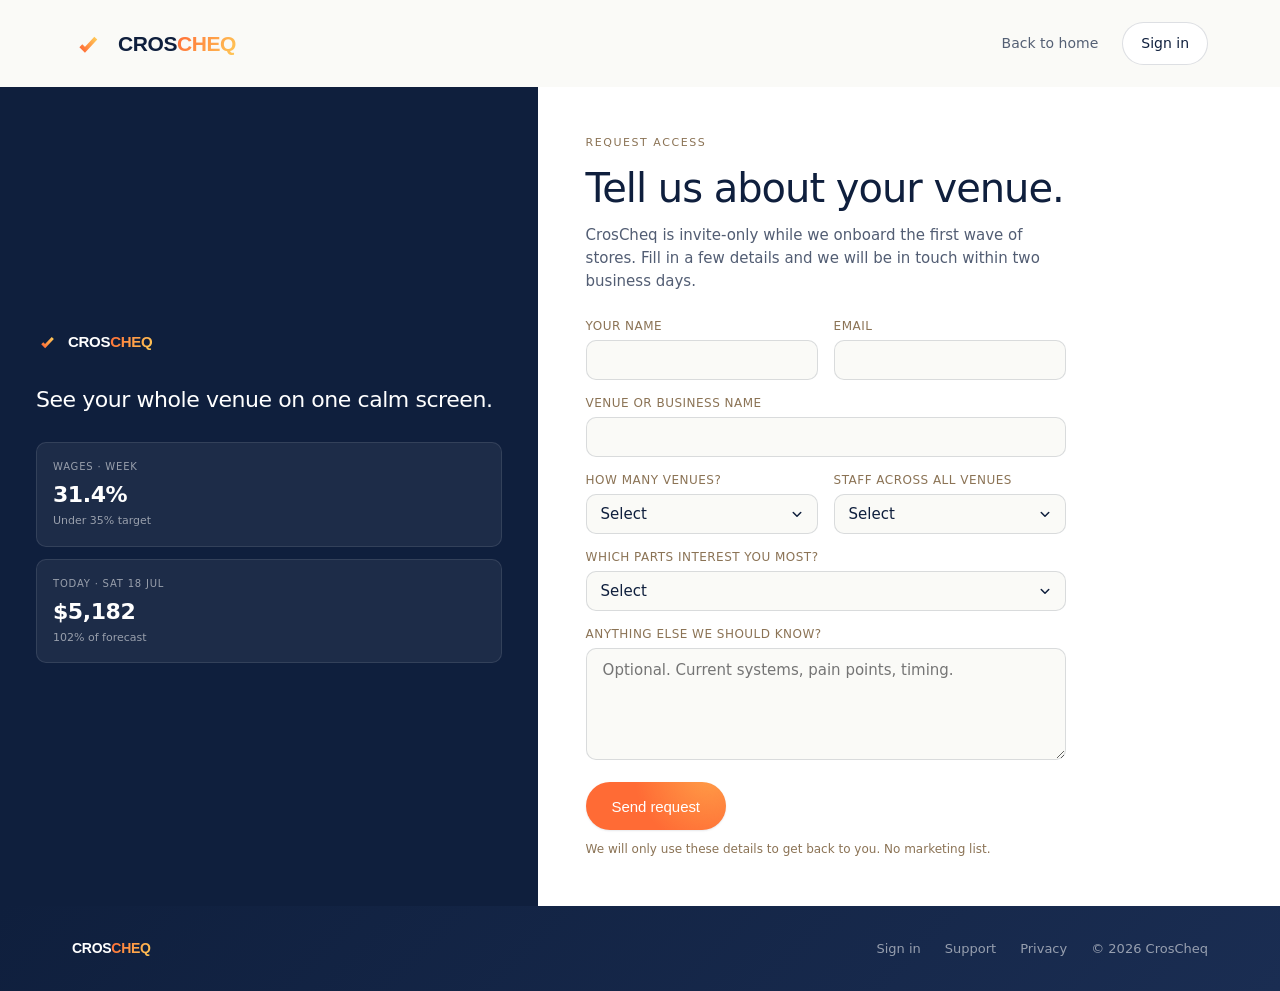
==== apply.html @ a70ff7b9 "Revert buttons to pill shape, fix apply panel/footer navy seam Keep the 10px radius on form inputs (" ====
<!doctype html>
<html lang="en-AU">
<head>
  <meta charset="utf-8" />
  <meta name="viewport" content="width=device-width, initial-scale=1" />
  <title>Request access · CrosCheq</title>
  <meta name="description" content="Apply to use CrosCheq in your hospitality venue." />
  <link rel="icon" href="favicon.svg" type="image/svg+xml" />
  <link rel="icon" href="favicon.ico" sizes="any" />
  <link rel="icon" type="image/png" sizes="32x32" href="favicon-32x32.png" />
  <link rel="apple-touch-icon" href="apple-touch-icon.png" />
  <link rel="preconnect" href="https://api.fontshare.com" crossorigin />
  <link href="https://api.fontshare.com/v2/css?f[]=general-sans@400,500,600&display=swap" rel="stylesheet" />
  <link href="https://api.fontshare.com/v2/css?f[]=space-grotesk@700&display=swap" rel="stylesheet" />
  <link rel="stylesheet" href="styles.css?v=17" />
</head>
<body>
  <header class="nav">
    <a class="brand" href="/">
      <span class="brand-mark" aria-hidden="true">
        <svg viewBox="0 0 100 100" width="34" height="34" fill="none">
          <defs><linearGradient id="tick-g10" x1="26" y1="67" x2="70" y2="33" gradientUnits="userSpaceOnUse"><stop offset="0" stop-color="#FF6B35"/><stop offset="1" stop-color="#FFC857"/></linearGradient></defs>
          <path d="M26 55 L38 67 L70 33" stroke="url(#tick-g10)" stroke-width="12" stroke-linecap="butt" stroke-linejoin="miter" stroke-miterlimit="12"/>
        </svg>
      </span>
      <span class="brand-text"><span class="wm">CROS<span class="cheq">CHEQ</span></span></span>
    </a>
    <nav class="nav-links">
      <a href="/" class="nav-link">Back to home</a>
      <a href="https://app.croscheq.com" class="nav-cta">Sign in</a>
    </nav>
  </header>

  <main class="apply">
    <div class="apply-card">
      <div class="apply-panel">
        <div class="apply-panel-inner">
          <a class="apply-panel-brand" href="/">
            <span class="brand-mark" aria-hidden="true">
              <svg viewBox="0 0 100 100" width="24" height="24" fill="none">
                <defs><linearGradient id="tick-panel" x1="26" y1="67" x2="70" y2="33" gradientUnits="userSpaceOnUse"><stop offset="0" stop-color="#FF6B35"/><stop offset="1" stop-color="#FFC857"/></linearGradient></defs>
                <path d="M26 55 L38 67 L70 33" stroke="url(#tick-panel)" stroke-width="12" stroke-linecap="butt" stroke-linejoin="miter" stroke-miterlimit="12"/>
              </svg>
            </span>
            <span class="brand-text"><span class="wm">CROS<span class="cheq">CHEQ</span></span></span>
          </a>
          <p class="apply-panel-headline">See your whole venue on one calm screen.</p>
          <div class="apply-panel-stats">
            <div class="apply-stat">
              <div class="apply-stat-label">Wages &middot; week</div>
              <div class="apply-stat-value">31.4%</div>
              <div class="apply-stat-sub">Under 35% target</div>
            </div>
            <div class="apply-stat">
              <div class="apply-stat-label">Today &middot; Sat 18 Jul</div>
              <div class="apply-stat-value">$5,182</div>
              <div class="apply-stat-sub">102% of forecast</div>
            </div>
          </div>
        </div>
      </div>
      <div class="apply-inner">
      <div class="apply-form-wrap">
      <div class="eyebrow">Request access</div>
      <h1 class="apply-title">Tell us about your venue.</h1>
      <p class="apply-sub">
        CrosCheq is invite-only while we onboard the first wave of stores.
        Fill in a few details and we will be in touch within two business days.
      </p>

      <!--
        Form action: replace ACTION_URL with your Formspree (or similar)
        endpoint. Until then, the form falls back to a mailto: submission so
        nothing 404s. Setup steps in README.md.
      -->
      <form
        class="apply-form"
        action="mailto:support@crosbyops.com"
        method="POST"
        enctype="text/plain"
      >
        <div class="form-row two-col">
          <div>
            <label class="form-label" for="name">Your name</label>
            <input class="form-input" id="name" name="name" type="text" required autocomplete="name" />
          </div>
          <div>
            <label class="form-label" for="email">Email</label>
            <input class="form-input" id="email" name="email" type="email" required autocomplete="email" />
          </div>
        </div>

        <div class="form-row">
          <label class="form-label" for="venue">Venue or business name</label>
          <input class="form-input" id="venue" name="venue" type="text" required />
        </div>

        <div class="form-row two-col">
          <div>
            <label class="form-label" for="stores">How many venues?</label>
            <select class="form-input" id="stores" name="stores" required>
              <option value="">Select</option>
              <option>1</option>
              <option>2 to 4</option>
              <option>5 to 10</option>
              <option>10+</option>
            </select>
          </div>
          <div>
            <label class="form-label" for="staff">Staff across all venues</label>
            <select class="form-input" id="staff" name="staff" required>
              <option value="">Select</option>
              <option>Under 10</option>
              <option>10 to 25</option>
              <option>25 to 50</option>
              <option>50+</option>
            </select>
          </div>
        </div>

        <div class="form-row">
          <label class="form-label" for="modules">Which parts interest you most?</label>
          <select class="form-input" id="modules" name="modules">
            <option value="">Select</option>
            <option>Rostering</option>
            <option>Timesheets and payroll export</option>
            <option>Purchasing and invoices</option>
            <option>Leave</option>
            <option>All of it</option>
          </select>
        </div>

        <div class="form-row">
          <label class="form-label" for="notes">Anything else we should know?</label>
          <textarea class="form-input" id="notes" name="notes" rows="4" placeholder="Optional. Current systems, pain points, timing."></textarea>
        </div>

        <div class="form-actions">
          <button type="submit" class="btn-primary">Send request</button>
          <p class="form-fineprint">
            We will only use these details to get back to you. No marketing list.
          </p>
        </div>
      </form>
      </div>
      </div>
    </div>
  </main>

  <footer class="footer">
    <div class="footer-inner">
      <div class="footer-brand"><span class="wm">CROS<span class="cheq">CHEQ</span></span></div>
      <div class="footer-meta">
        <a href="https://app.croscheq.com">Sign in</a>
        <a href="support.html">Support</a>
        <a href="privacy.html">Privacy</a>
        <span>&copy; <span id="year">2026</span> CrosCheq</span>
      </div>
    </div>
  </footer>

  <script>
    document.getElementById('year').textContent = new Date().getFullYear()
  </script>
</body>
</html>
---- styles.css ----
/* Crosby Ops landing · static · brand-matched to app.crosbyops.com */

:root {
  --navy:        #0F1F3D;
  --navy-2:      #1A2D52;
  --orange:      #FF6B35;
  --orange-soft: #FF8A5C;
  --gold:        #FFC857;
  --white:       #FFFFFF;
  --off-white:   #FAFAF7;
  --surface-2:   #F4F3EC;
  --warm-grey:   #8B7355;
  --green:       #4A8A5E;
  --green-soft:  rgba(74, 138, 94, 0.12);
  --red:         #C0392B;
  --red-soft:    rgba(192, 57, 43, 0.10);
  --gold-soft:   rgba(255, 200, 87, 0.16);
  --orange-tint: rgba(255, 107, 53, 0.12);
  --navy-tint:   rgba(15, 31, 61, 0.06);
  --line:        rgba(15, 31, 61, 0.08);
  --line-strong: rgba(15, 31, 61, 0.14);
  --shadow-sm:   0 1px 2px rgba(15,31,61,.04), 0 4px 12px -4px rgba(15,31,61,.08);
  --shadow-md:   0 2px 4px rgba(15,31,61,.06), 0 12px 32px -8px rgba(15,31,61,.14);
  --font-logo:   'Space Grotesk', 'General Sans', sans-serif;
}

* { box-sizing: border-box; }

html, body {
  margin: 0;
  padding: 0;
  background: var(--off-white);
  color: var(--navy);
  font-family: 'General Sans', 'Inter', system-ui, -apple-system, sans-serif;
  font-feature-settings: 'ss01', 'cv11', 'tnum';
  font-size: 16px;
  line-height: 1.5;
  -webkit-font-smoothing: antialiased;
  -moz-osx-font-smoothing: grayscale;
}

a { color: inherit; text-decoration: none; }

.eyebrow {
  font-size: 11px;
  font-weight: 500;
  letter-spacing: 0.14em;
  text-transform: uppercase;
  color: var(--warm-grey);
  margin-bottom: 14px;
}

/* ── Nav ───────────────────────────────────────────────────────── */

.nav {
  max-width: 1200px;
  margin: 0 auto;
  padding: 22px 32px;
  display: flex;
  align-items: center;
  justify-content: space-between;
  gap: 24px;
}

.brand {
  display: inline-flex;
  align-items: center;
  gap: 12px;
  color: var(--navy);
}

.brand-mark { color: var(--orange); display: inline-flex; }

.brand-text {
  font-family: var(--font-logo);
  font-weight: 700;
  font-size: 21px;
  letter-spacing: -0.01em;
}
.wm {
  font-family: var(--font-logo);
  font-weight: 700;
  letter-spacing: -0.02em;
}
.cheq {
  background: linear-gradient(120deg, var(--orange), var(--gold));
  -webkit-background-clip: text;
  background-clip: text;
  color: transparent;
}

.nav-links {
  display: flex;
  align-items: center;
  gap: 24px;
}

.nav-link {
  font-size: 14px;
  color: var(--navy);
  opacity: 0.7;
  transition: opacity 0.15s;
}
.nav-link:hover { opacity: 1; }

.nav-cta {
  font-size: 14px;
  font-weight: 500;
  color: var(--navy);
  padding: 10px 18px;
  border-radius: 999px;
  border: 1px solid var(--line-strong);
  background: var(--white);
  transition: border-color 0.15s, transform 0.15s;
}
.nav-cta:hover { border-color: var(--navy); transform: translateY(-1px); }

/* ── Hero ──────────────────────────────────────────────────────── */

.hero {
  position: relative;
  background:
    radial-gradient(900px circle at 100% 0%, rgba(255, 107, 53, 0.30), transparent 55%),
    radial-gradient(720px circle at 0% 100%, rgba(255, 200, 87, 0.20), transparent 55%),
    linear-gradient(135deg, var(--navy) 0%, var(--navy-2) 100%);
  color: var(--white);
  overflow: hidden;
  padding: 72px 32px 80px;
  margin-bottom: 80px;
}

.hero-content {
  max-width: 1200px;
  margin: 0 auto;
  display: grid;
  grid-template-columns: minmax(0, 1fr) minmax(0, 1fr);
  align-items: center;
  gap: 48px;
}

.hero-inner {
  position: relative;
  z-index: 2;
  max-width: 560px;
}

.hero-visual { position: relative; z-index: 2; perspective: 2000px; }

.hero .eyebrow { color: rgba(255, 255, 255, 0.6); }

.hero-title {
  font-size: clamp(40px, 6vw, 64px);
  font-weight: 500;
  letter-spacing: -0.03em;
  line-height: 1.02;
  margin: 0 0 22px;
}

.hero-sub {
  font-size: 18px;
  font-weight: 400;
  line-height: 1.55;
  color: rgba(255, 255, 255, 0.78);
  margin: 0 0 36px;
  max-width: 580px;
}

.hero-actions {
  display: flex;
  align-items: center;
  gap: 12px;
  flex-wrap: wrap;
}

.hero-note {
  font-size: 13px;
  color: rgba(255, 255, 255, 0.55);
  margin: 14px 0 0;
}

.contact-note {
  font-size: 13px;
  color: rgba(15, 31, 61, 0.5);
  margin: 12px 0 0;
}

.btn-primary {
  display: inline-flex;
  align-items: center;
  justify-content: center;
  height: 48px;
  padding: 0 26px;
  font-size: 15px;
  font-weight: 500;
  letter-spacing: -0.005em;
  color: var(--white);
  background:
    radial-gradient(circle at 88% -20%, rgba(255, 200, 87, 0.55), transparent 55%),
    var(--orange);
  border: 0;
  border-radius: 999px;
  cursor: pointer;
  box-shadow: 0 1px 2px rgba(15, 31, 61, 0.10);
  transition: transform 0.15s, box-shadow 0.15s, filter 0.15s;
}
.btn-primary:hover {
  transform: translateY(-1px);
  filter: brightness(1.04);
  box-shadow: 0 2px 6px rgba(15, 31, 61, 0.14);
}

.btn-secondary {
  display: inline-flex;
  align-items: center;
  justify-content: center;
  height: 48px;
  padding: 0 24px;
  font-size: 15px;
  font-weight: 500;
  color: var(--white);
  background: transparent;
  border: 1px solid rgba(255, 255, 255, 0.22);
  border-radius: 999px;
  cursor: pointer;
  transition: background 0.15s, border-color 0.15s;
}
.btn-secondary:hover {
  background: rgba(255, 255, 255, 0.08);
  border-color: rgba(255, 255, 255, 0.4);
}

/* ── Hero dashboard mockup (browser window) ────────────────────── */

.dash-win {
  width: 720px;
  background: var(--off-white);
  border-radius: 14px;
  overflow: hidden;
  box-shadow: 0 40px 80px -30px rgba(0, 0, 0, 0.55), 0 0 0 1px rgba(255, 255, 255, 0.06);
  transform: rotateY(-15deg) rotateX(5deg);
  transform-origin: center center;
  transition: transform 0.5s ease;
}
.dash-win:hover { transform: rotateY(-7deg) rotateX(2deg); }
.dash-body { padding: 12px; display: grid; gap: 10px; }

.dash-greet-date { font-size: 8px; letter-spacing: 0.1em; text-transform: uppercase; color: var(--warm-grey); }
.dash-greet-hi { font-size: 18px; font-weight: 500; letter-spacing: -0.02em; color: var(--navy); }
.dash-greet-hi span { color: var(--orange); }
/* Greeting row + top band cards (my shift · celebrations · weather) */
.dash-greet { display: flex; align-items: flex-start; gap: 14px; }
.dash-greet-text { flex-shrink: 0; }
.dash-topcards { display: flex; gap: 8px; margin-left: 14px; flex: 1; }
.tc { flex: 1; min-width: 0; background: #fff; border: 1px solid var(--line); border-radius: 11px; padding: 8px 11px; box-shadow: 0 1px 2px rgba(15, 31, 61, 0.04); display: flex; align-items: center; gap: 8px; white-space: nowrap; }
.tc-ico { width: 22px; height: 22px; border-radius: 7px; display: grid; place-items: center; flex: none; }
.tc-ico svg { width: 12px; height: 12px; }
.tc-ico.grey { background: #eef0f4; color: #6b7488; }
.tc-ico.gold { background: linear-gradient(135deg, #FFE9A8, #FFC857); color: #8a6a00; }
.tc-eyebrow { font-size: 6px; font-weight: 500; letter-spacing: 0.1em; text-transform: uppercase; color: var(--warm-grey); }
.tc-line { font-size: 8px; color: var(--navy); margin-top: 1px; }
.tc-temp { font-size: 16px; font-weight: 500; color: var(--navy); letter-spacing: -0.02em; line-height: 1; }
.tc.celeb { flex-direction: column; align-items: stretch; gap: 2px; }
.tc-celeb-row { font-size: 7px; color: var(--navy); }
.tc-celeb-row span { color: var(--warm-grey); }

.dash-cards { display: grid; grid-template-columns: 1.7fr 1fr 1fr; gap: 10px; }

.dash-takings {
  border-radius: 10px;
  padding: 12px 14px;
  color: #fff;
  overflow: hidden;
  background:
    radial-gradient(circle at 115% -20%, rgba(255, 107, 53, 0.30), transparent 48%),
    linear-gradient(135deg, var(--navy) 0%, var(--navy-2) 100%);
}
.dt-label { font-size: 8px; letter-spacing: 0.1em; text-transform: uppercase; color: rgba(255, 255, 255, 0.55); }
.dt-value { font-size: 22px; font-weight: 500; letter-spacing: -0.02em; line-height: 1.1; margin-top: 2px; font-feature-settings: 'tnum'; }
.dt-value .dec { font-size: 13px; color: rgba(255, 255, 255, 0.5); }
.dt-delta { font-size: 9px; color: #6cd28e; margin-top: 3px; }
.dt-proj { margin-top: 10px; padding-top: 10px; border-top: 1px solid rgba(255, 255, 255, 0.1); }
.dt-proj-val { font-size: 15px; font-weight: 500; margin-top: 2px; font-feature-settings: 'tnum'; }

.dash-stat { background: #fff; border: 1px solid var(--line); border-radius: 10px; padding: 12px; display: flex; flex-direction: column; gap: 4px; }
.ds-label { font-size: 8px; letter-spacing: 0.1em; text-transform: uppercase; color: var(--warm-grey); }
.ds-pct { font-size: 22px; font-weight: 600; letter-spacing: -0.02em; line-height: 1.1; font-feature-settings: 'tnum'; }
.ds-pct span { font-size: 12px; font-weight: 500; color: var(--warm-grey); }
.ds-pct.wages { color: var(--orange); }
.ds-pct.cogs { color: var(--green); }
.ds-sub { font-size: 9px; color: var(--warm-grey); }
.ds-bar { height: 5px; border-radius: 3px; background: var(--surface-2); overflow: hidden; margin-top: auto; }
.ds-fill { display: block; height: 100%; border-radius: 3px; }
.ds-fill.wages { background: var(--orange); }
.ds-fill.cogs { background: var(--green); }

.dash-ebitda {
  border-radius: 10px;
  padding: 14px;
  color: var(--navy);
  display: flex;
  align-items: center;
  gap: 16px;
  background: #fff;
  border: 1px solid var(--line);
}
.de-donut {
  width: 92px;
  height: 92px;
  border-radius: 50%;
  flex-shrink: 0;
  position: relative;
  background: conic-gradient(#C0392B 0 34%, #FF6B35 34% 69%, #FFC857 69% 86.6%, #4A8A5E 86.6% 100%);
}
.de-hole {
  position: absolute;
  inset: 19px;
  border-radius: 50%;
  background: #fff;
  display: grid;
  place-items: center;
  text-align: center;
}
.de-val { font-size: 13px; font-weight: 600; color: var(--navy); font-feature-settings: 'tnum'; }
.de-margin { font-size: 7px; color: var(--warm-grey); }
.de-legend { flex: 1; display: grid; gap: 6px; min-width: 0; }
.de-row { display: flex; align-items: center; gap: 7px; font-size: 9px; }
.de-dot { width: 7px; height: 7px; border-radius: 2px; flex-shrink: 0; }
.de-name { color: #55607a; flex: 1; }
.de-amt { color: var(--navy); font-weight: 500; font-feature-settings: 'tnum'; }

/* KPI cards (dashboard mockup · mirrors the app's pulse tiles) */
.dash-greet-sub { font-size: 8px; color: var(--warm-grey); margin-top: 2px; }
.dash-kpis { display: grid; grid-template-columns: repeat(4, 1fr); gap: 10px; }
.kpi { position: relative; display: grid; grid-template-columns: 26px 1fr; gap: 8px; padding: 10px 11px 12px; background: #fff; border: 1px solid var(--line); border-radius: 11px; box-shadow: 0 1px 2px rgba(15, 31, 61, 0.04); overflow: hidden; isolation: isolate; min-height: 74px; }
.kpi::before { content: ''; position: absolute; inset: 0; border-radius: inherit; background: radial-gradient(circle at 100% 0%, rgba(255, 107, 53, 0.10), transparent 55%), radial-gradient(circle at 0% 100%, rgba(255, 200, 87, 0.10), transparent 55%); pointer-events: none; z-index: 0; }
.kpi > * { position: relative; z-index: 1; }
.kpi-ico { width: 26px; height: 26px; border-radius: 8px; display: grid; place-items: center; color: #fff; align-self: start; }
.kpi-ico svg { width: 14px; height: 14px; }
.kpi-ico.orange { background: linear-gradient(135deg, #FFB98A, #FF6B35); }
.kpi-ico.gold   { background: linear-gradient(135deg, #FFE9A8, #FFC857); }
.kpi-ico.sky    { background: linear-gradient(135deg, #B5D4F0, #4A9BD4); }
.kpi-ico.mint   { background: linear-gradient(135deg, #A7D4B4, #6AB48A); }
.kpi-ico.violet { background: linear-gradient(135deg, #D4C1EC, #6C5CE7); }
.kpi-body { display: flex; flex-direction: column; gap: 1px; min-width: 0; }
.kpi-eyebrow { font-size: 6.5px; font-weight: 500; letter-spacing: 0.12em; text-transform: uppercase; color: var(--warm-grey); }
.kpi-value { font-size: 20px; font-weight: 500; letter-spacing: -0.025em; line-height: 1.05; color: var(--navy); font-feature-settings: 'tnum'; margin-top: 2px; }
.kpi-value span { font-size: 11px; font-weight: 500; color: var(--warm-grey); }
.kpi-value.under { color: var(--green); }
.kpi-value.over { color: var(--orange); }
.kpi-sub { font-size: 7.5px; color: var(--warm-grey); margin-top: 1px; }
.kpi-prog { position: absolute; left: 0; right: 0; bottom: 0; height: 3px; background: var(--line); z-index: 1; }
.kpi-prog-fill { display: block; height: 100%; }
.kpi-prog-fill.good { background: linear-gradient(90deg, #FFC857, var(--orange)); }
.kpi-prog-fill.over { background: var(--orange); }
.kpi-prog-fill.warn { background: #FFC857; }

/* Operational (action) cards under the KPI row (mirrors the app grid) */
.dash-ops { display: grid; grid-template-columns: repeat(3, 1fr); gap: 10px; }
.opc { position: relative; background: #fff; border: 1px solid var(--line); border-radius: 11px; padding: 11px 12px; box-shadow: 0 1px 2px rgba(15, 31, 61, 0.04); overflow: hidden; }
.opc-title .dot { display: inline-block; width: 6px; height: 6px; border-radius: 50%; background: var(--orange); margin-right: 5px; vertical-align: middle; }
.opc-head { display: flex; justify-content: space-between; align-items: baseline; gap: 8px; }
.opc-eyebrow { font-size: 6.5px; font-weight: 500; letter-spacing: 0.12em; text-transform: uppercase; color: var(--warm-grey); }
.opc-link { font-size: 7px; font-weight: 500; color: var(--orange); white-space: nowrap; }
.opc-title { font-size: 13px; font-weight: 500; letter-spacing: -0.02em; color: var(--navy); margin-top: 5px; }
.opc-sub { font-size: 7.5px; color: var(--warm-grey); margin-top: 2px; }
.opc-divider { height: 1px; background: var(--line); margin: 8px 0; }
.opc-rows { margin-top: 8px; display: grid; gap: 5px; }
.opc-row { display: flex; justify-content: space-between; align-items: center; gap: 8px; font-size: 8px; }
.opc-row .l { color: var(--navy); }
.opc-row .r { color: var(--orange); white-space: nowrap; }
.opc-row .muted { color: var(--warm-grey); }

/* ── Section heads ─────────────────────────────────────────────── */

.section-head {
  max-width: 760px;
  margin: 0 auto 48px;
  text-align: center;
}

.section-title {
  font-size: clamp(28px, 4vw, 40px);
  font-weight: 500;
  letter-spacing: -0.025em;
  line-height: 1.1;
  margin: 0;
}

/* ── Modules ───────────────────────────────────────────────────── */

.modules {
  max-width: 1200px;
  margin: 0 auto 96px;
  padding: 0 32px;
}

.module-grid {
  display: grid;
  grid-template-columns: repeat(2, 1fr);
  gap: 16px;
}

.module-card {
  background: var(--white);
  border: 1px solid var(--line);
  border-radius: 18px;
  padding: 28px;
  box-shadow: var(--shadow-sm);
  transition: transform 0.15s, box-shadow 0.15s;
}
.module-card:hover {
  transform: translateY(-2px);
  box-shadow: var(--shadow-md);
}

.module-icon {
  width: 44px;
  height: 44px;
  display: grid;
  place-items: center;
  border-radius: 12px;
  background: linear-gradient(135deg, #FFB98A, #FF6B35);
  color: #fff;
  margin-bottom: 18px;
}
.module-icon.orange { background: linear-gradient(135deg, #FFB98A, #FF6B35); }
.module-icon.gold   { background: linear-gradient(135deg, #FFE9A8, #FFC857); }
.module-icon.sky    { background: linear-gradient(135deg, #B5D4F0, #4A9BD4); }
.module-icon.mint   { background: linear-gradient(135deg, #A7D4B4, #6AB48A); }
.module-icon.violet { background: linear-gradient(135deg, #D4C1EC, #6C5CE7); }

.module-title {
  font-size: 20px;
  font-weight: 500;
  letter-spacing: -0.02em;
  margin: 0 0 8px;
}

.module-body {
  font-size: 14px;
  line-height: 1.55;
  color: rgba(15, 31, 61, 0.72);
  margin: 0;
}

/* ── Features (module + mockup rows) ───────────────────────────── */

.features {
  max-width: 1200px;
  margin: 0 auto 96px;
  padding: 0 32px;
  display: grid;
  gap: 72px;
}

.feature-row {
  display: grid;
  grid-template-columns: 1fr 1.1fr;
  align-items: center;
  gap: 56px;
}
.feature-row.reverse .feature-copy { order: 2; }
.feature-row.reverse .feature-mock { order: 1; }

.feature-copy { max-width: 420px; }
.feature-copy .module-icon { margin-bottom: 18px; }
.feature-copy .module-title { font-size: 26px; margin-bottom: 12px; }
.feature-copy .module-body { font-size: 15px; }

.feature-points {
  list-style: none;
  margin: 18px 0 0;
  padding: 0;
  display: grid;
  gap: 8px;
}
.feature-points li {
  position: relative;
  padding-left: 22px;
  font-size: 14px;
  color: rgba(15, 31, 61, 0.72);
}
.feature-points li::before {
  content: "";
  position: absolute;
  left: 0;
  top: 7px;
  width: 7px;
  height: 7px;
  border-radius: 50%;
  background: var(--orange);
}

/* App-window frame: renders the real app page (off-white) */
.app-window {
  background: var(--off-white);
  border: 1px solid var(--line-strong);
  border-radius: 16px;
  box-shadow: var(--shadow-md);
  overflow: hidden;
}
.app-window-body { padding: 14px; }

/* App nav pill (.v3-chrome) */
.mk-nav {
  display: flex;
  align-items: center;
  gap: 4px;
  background: var(--navy);
  border: 1px solid rgba(255, 255, 255, 0.06);
  border-radius: 999px;
  padding: 6px 8px;
  box-shadow: inset 0 1px 0 rgba(255, 255, 255, 0.08), 0 8px 20px -8px rgba(15, 31, 61, 0.35);
}
.mk-nav-brand {
  display: inline-flex; align-items: center; gap: 6px;
  font-family: var(--font-logo);
  font-size: 12px; font-weight: 700; color: #fff; letter-spacing: -0.01em;
  padding: 0 6px; white-space: nowrap;
}
.mk-nav-tabs { display: flex; align-items: center; gap: 2px; min-width: 0; overflow: hidden; }
.mk-nav-tab {
  padding: 5px 10px; border-radius: 999px; font-size: 11px; font-weight: 500;
  color: rgba(255, 255, 255, 0.65); white-space: nowrap;
}
.mk-nav-tab.active {
  background: var(--orange); color: #fff;
  box-shadow: inset 0 1px 0 rgba(255, 255, 255, 0.2), 0 4px 12px -2px rgba(255, 107, 53, 0.4);
}
.mk-nav-right { display: flex; align-items: center; gap: 6px; margin-left: auto; }
.mk-nav-loc {
  display: inline-flex; align-items: center; gap: 5px; height: 26px; padding: 0 10px;
  background: rgba(255, 255, 255, 0.08); border: 1px solid rgba(255, 255, 255, 0.05);
  border-radius: 999px; font-size: 11px; color: #fff; white-space: nowrap;
}
.mk-nav-ava {
  width: 26px; height: 26px; border-radius: 50%; flex-shrink: 0;
  display: grid; place-items: center; font-size: 10px; font-weight: 600; color: #fff;
  background: linear-gradient(135deg, var(--gold), var(--orange));
}
.mk-nav-ava.green { background: linear-gradient(135deg, #6AB48A, #4A8A5E); }

/* Breadcrumb + title */
.mk-head { padding: 14px 4px 4px; }
.mk-head-row { display: flex; align-items: center; justify-content: space-between; gap: 12px; flex-wrap: wrap; row-gap: 8px; }
.mk-head-row .mk-tabs { margin: 0; }
.mk-crumb {
  display: flex; align-items: center; gap: 8px;
  font-size: 9px; font-weight: 500; letter-spacing: 0.14em; text-transform: uppercase;
  color: var(--warm-grey); margin-bottom: 6px;
}
.mk-tag {
  font-size: 8px; letter-spacing: 0.08em; padding: 2px 7px; border-radius: 999px;
  background: var(--gold-soft); color: #8a6a00;
}
.mk-title { font-size: 17px; font-weight: 500; letter-spacing: -0.02em; color: var(--navy); margin: 0; }
.mk-title .muted { color: var(--warm-grey); font-weight: 400; }

/* Light stats banner (.v3-rd-hero / .v3-ts-hero) */
.mk-banner {
  position: relative; overflow: hidden;
  border-radius: 16px; padding: 14px 18px; margin-top: 12px;
  background:
    radial-gradient(circle at 110% -10%, rgba(255, 107, 53, 0.1), transparent 45%),
    radial-gradient(circle at -10% 110%, rgba(255, 200, 87, 0.08), transparent 45%),
    #fff;
  border: 1px solid rgba(15, 31, 61, 0.08);
  box-shadow: 0 1px 2px rgba(15, 31, 61, 0.04), 0 8px 24px -8px rgba(15, 31, 61, 0.1);
}
.mk-banner-grid {
  display: grid; grid-template-columns: repeat(auto-fit, minmax(108px, 1fr)); gap: 16px;
}
.mk-metric { display: flex; flex-direction: column; gap: 3px; min-width: 0; }
.mk-metric-label {
  display: flex; align-items: center; justify-content: space-between; gap: 6px;
  font-size: 9px; font-weight: 500; letter-spacing: 0.12em; text-transform: uppercase;
  color: var(--warm-grey);
}
.mk-metric-dot { width: 6px; height: 6px; border-radius: 50%; background: #4a8a5e; box-shadow: 0 0 0 3px rgba(74, 138, 94, 0.18); }
.mk-metric-dot.warn { background: #b8761f; box-shadow: 0 0 0 3px rgba(184, 118, 31, 0.2); }
.mk-metric-dot.bad { background: #c0392b; box-shadow: 0 0 0 3px rgba(192, 57, 43, 0.22); }
.mk-metric-value { font-size: 20px; font-weight: 500; letter-spacing: -0.025em; line-height: 1.1; color: var(--navy); font-feature-settings: 'tnum'; }
.mk-metric-value .pct { font-size: 13px; color: var(--warm-grey); font-weight: 400; }
.mk-metric-sub { font-size: 10px; color: var(--warm-grey); line-height: 1.3; }
.mk-metric-sub strong { color: var(--navy); font-weight: 500; }
.mk-bar-wrap { position: relative; margin-top: 6px; }
.mk-bar { height: 5px; background: rgba(15, 31, 61, 0.06); border-radius: 3px; display: flex; overflow: hidden; }
.mk-bar-zone { height: 100%; }
.mk-bar-zone.green { background: #4a8a5e; }
.mk-bar-zone.amber { background: var(--gold); }
.mk-bar-zone.red { background: #c0392b; }
.mk-bar-marker { position: absolute; top: -3px; width: 3px; height: 11px; background: var(--navy); border-radius: 1.5px; box-shadow: 0 0 0 1px rgba(255, 255, 255, 0.8); }

/* Payroll notes card (.v3-ts-notes-card) */
.mk-ts-top { display: flex; gap: 10px; align-items: stretch; margin-top: 12px; }
.mk-ts-top .mk-banner { flex: 1; margin-top: 0; min-width: 0; }
.mk-notes-card {
  flex: 0 0 168px; display: flex; align-items: flex-start; gap: 8px;
  background: linear-gradient(135deg, rgba(74, 138, 94, 0.06), rgba(74, 138, 94, 0.02));
  border: 1px solid rgba(74, 138, 94, 0.22);
  border-radius: 14px; padding: 12px 13px;
  box-shadow: 0 1px 2px rgba(15, 31, 61, 0.04), 0 4px 12px -4px rgba(15, 31, 61, 0.08);
}
.mk-notes-icon {
  width: 24px; height: 24px; border-radius: 7px; flex: none;
  background: linear-gradient(135deg, #8fcf9f, #4a8a5e);
  display: grid; place-items: center; color: #fff;
}
.mk-notes-icon svg { width: 13px; height: 13px; }
.mk-notes-body { display: flex; flex-direction: column; gap: 2px; min-width: 0; }
.mk-notes-label { font-size: 8px; letter-spacing: 0.1em; text-transform: uppercase; color: var(--warm-grey); font-weight: 500; }
.mk-notes-title { font-size: 12px; font-weight: 600; color: #2f6b46; }
.mk-notes-link { font-size: 9px; color: var(--warm-grey); }

/* White content card under banner */
.mk-card { background: #fff; border: 1px solid var(--line); border-radius: 12px; box-shadow: var(--shadow-sm); overflow: hidden; margin-top: 12px; }

/* Roster grid */
.mk-rg-head, .mk-rg-row { display: grid; grid-template-columns: 84px repeat(5, 1fr); }
.mk-rg-head { border-bottom: 1px solid var(--line); }
.mk-rg-hcell { padding: 6px 8px; border-right: 1px solid var(--line); display: flex; flex-direction: column; gap: 3px; }
.mk-rg-hcell:last-child { border-right: 0; }
.mk-rg-dayname { font-size: 8px; letter-spacing: 0.12em; text-transform: uppercase; color: var(--warm-grey); font-weight: 500; }
.mk-rg-daycost { font-size: 10px; font-weight: 500; font-feature-settings: 'tnum'; }
.mk-rg-daycost.safe { color: #4a8a5e; }
.mk-rg-daycost.warn { color: #b8761f; }
.mk-rg-daycost.over { color: #c0392b; }
.mk-rg-section { padding: 6px 10px; font-size: 9px; letter-spacing: 0.1em; text-transform: uppercase; color: var(--warm-grey); background: var(--surface-2); font-weight: 500; }
.mk-rg-row { border-bottom: 1px solid rgba(15, 31, 61, 0.06); }
.mk-rg-row:last-child { border-bottom: 0; }
.mk-rg-staff { padding: 6px 10px; border-right: 1px solid var(--line); display: flex; flex-direction: column; gap: 2px; }
.mk-rg-staff-name { font-size: 11px; font-weight: 500; color: var(--navy); letter-spacing: -0.01em; }
.mk-rg-staff-sub { font-size: 9px; color: var(--warm-grey); font-feature-settings: 'tnum'; }
.mk-rg-cell { padding: 4px; border-right: 1px solid var(--line); display: flex; }
.mk-rg-cell:last-child { border-right: 0; }
.mk-rg-shift {
  flex: 1; border-radius: 8px; padding: 4px 6px;
  background: linear-gradient(135deg, rgba(15, 31, 61, 0.04), rgba(15, 31, 61, 0.02));
  border: 1px solid rgba(15, 31, 61, 0.1);
  box-shadow: inset 3px 0 0 var(--sh, var(--orange));
  display: flex; flex-direction: column; gap: 1px;
}
.mk-rg-shift .t { font-size: 10px; font-weight: 500; color: var(--navy); letter-spacing: -0.01em; line-height: 1.15; font-feature-settings: 'tnum'; }
.mk-rg-shift .b { font-size: 8px; color: var(--warm-grey); }
.mk-rg-shift .c { font-size: 9px; font-weight: 500; color: var(--navy); margin-top: 1px; text-align: right; font-feature-settings: 'tnum'; }
.mk-rg-off { flex: 1; border-radius: 8px; border: 1px dashed rgba(15, 31, 61, 0.1); display: grid; place-items: center; font-size: 9px; color: var(--warm-grey); min-height: 40px; }
.mk-rg-leave { flex: 1; border-radius: 8px; border: 1px solid rgba(255, 200, 87, 0.4); background: rgba(255, 200, 87, 0.1); display: flex; flex-direction: column; align-items: center; justify-content: center; gap: 2px; min-height: 40px; }
.mk-rg-leave .lt { font-size: 9px; font-weight: 500; color: #8a5a1f; }
.mk-rg-leave .lm { font-size: 7px; letter-spacing: 0.08em; text-transform: uppercase; color: #b8761f; font-weight: 500; }

/* Tab group (timesheets + leave) */
.mk-tabs { display: inline-flex; gap: 3px; background: rgba(15, 31, 61, 0.04); border-radius: 999px; padding: 3px; margin: 12px 0; }
.mk-tab { padding: 5px 12px; font-size: 11px; font-weight: 500; color: var(--warm-grey); border-radius: 999px; }
.mk-tab.active { background: var(--navy); color: #fff; }
.mk-tab .n { opacity: 0.55; margin-left: 4px; }

/* Timesheet rows */
.mk-ts { display: grid; gap: 8px; }
.mk-ts-row { display: flex; align-items: center; gap: 10px; background: #fff; border: 1px solid var(--line); border-radius: 12px; padding: 10px 12px; }
.mk-ava { width: 28px; height: 28px; border-radius: 50%; display: grid; place-items: center; font-size: 10px; font-weight: 700; color: #fff; flex-shrink: 0; background: linear-gradient(135deg, var(--gold), var(--orange)); }
.mk-ava.green { background: linear-gradient(135deg, #6AB48A, #4A8A5E); }
.mk-ts-info { flex: 1; min-width: 0; }
.mk-ts-name { font-size: 13px; font-weight: 600; color: var(--navy); letter-spacing: -0.015em; }
.mk-ts-meta { font-size: 11px; color: var(--warm-grey); }
.mk-pill-pending { background: #fffbeb; color: #b45309; font-size: 9px; font-weight: 700; letter-spacing: 0.05em; text-transform: uppercase; padding: 3px 8px; border-radius: 999px; white-space: nowrap; }
.mk-pill-approved { background: var(--green-soft); color: var(--green); font-size: 9px; font-weight: 700; letter-spacing: 0.05em; text-transform: uppercase; padding: 3px 8px; border-radius: 999px; white-space: nowrap; }
.mk-btn-navy {
  display: inline-flex; align-items: center; gap: 4px; height: 28px; padding: 0 12px;
  border-radius: 999px; font-size: 11px; font-weight: 500; color: #fff; white-space: nowrap;
  background: radial-gradient(circle at 88% -20%, rgba(255, 200, 87, 0.5), transparent 55%), var(--navy);
  box-shadow: 0 4px 12px -2px rgba(15, 31, 61, 0.25);
}

/* Purchasing order layout */
.mk-order { display: grid; grid-template-columns: 1.5fr 1fr; gap: 12px; margin-top: 12px; align-items: start; }
.mk-order-items { background: #fff; border: 1px solid var(--line); border-radius: 12px; overflow: hidden; }
.mk-oi-head, .mk-oi-row { display: grid; grid-template-columns: 1fr 56px 64px; gap: 8px; align-items: center; }
.mk-oi-head { padding: 8px 12px; border-bottom: 1px solid var(--line); font-size: 8px; letter-spacing: 0.1em; text-transform: uppercase; color: var(--warm-grey); }
.mk-oi-head span:nth-child(2), .mk-oi-head span:nth-child(3) { text-align: right; }
.mk-oi-row { padding: 9px 12px; border-bottom: 1px solid rgba(15, 31, 61, 0.05); }
.mk-oi-row:last-child { border-bottom: 0; }
.mk-oi-prod { font-size: 11px; font-weight: 500; color: var(--navy); }
.mk-oi-sku { font-size: 8px; color: var(--warm-grey); font-feature-settings: 'tnum'; }
.mk-oi-stepper { display: inline-flex; align-items: center; gap: 5px; justify-content: flex-end; }
.mk-oi-step { width: 18px; height: 18px; border-radius: 50%; border: 1px solid var(--line-strong); display: grid; place-items: center; font-size: 11px; color: var(--warm-grey); }
.mk-oi-qty { font-size: 11px; font-weight: 500; min-width: 12px; text-align: center; font-feature-settings: 'tnum'; }
.mk-oi-total { text-align: right; }
.mk-oi-total .lt { font-size: 11px; font-weight: 600; color: var(--orange); font-feature-settings: 'tnum'; }
.mk-oi-total .up { font-size: 8px; color: var(--warm-grey); font-feature-settings: 'tnum'; }

.mk-summary { background: #fff; border: 1px solid var(--line); border-radius: 12px; padding: 14px; }
.mk-summary-title { font-size: 12px; font-weight: 600; color: var(--navy); margin-bottom: 12px; }
.mk-sum-label { font-size: 8px; letter-spacing: 0.1em; text-transform: uppercase; color: var(--warm-grey); margin-bottom: 4px; }
.mk-sum-date { font-size: 12px; font-weight: 500; color: var(--navy); padding-bottom: 12px; border-bottom: 1px solid var(--line); margin-bottom: 12px; }
.mk-sum-row { display: flex; justify-content: space-between; font-size: 11px; color: var(--warm-grey); margin-bottom: 6px; font-feature-settings: 'tnum'; }
.mk-sum-row.total { font-size: 13px; font-weight: 600; color: var(--navy); padding-top: 8px; border-top: 1px solid var(--line); margin-top: 4px; }
.mk-sum-btn { display: flex; align-items: center; justify-content: center; gap: 5px; height: 34px; margin-top: 12px; border-radius: 999px; font-size: 12px; font-weight: 500; color: #fff; background: radial-gradient(circle at 88% -20%, rgba(255, 200, 87, 0.5), transparent 55%), var(--navy); box-shadow: 0 4px 12px -2px rgba(15, 31, 61, 0.25); }

/* Leave legend + month calendar */
.mk-legend { display: flex; flex-wrap: wrap; gap: 12px; margin: 12px 0; }
.mk-leg { display: inline-flex; align-items: center; gap: 5px; font-size: 10px; color: var(--warm-grey); }
.mk-leg-dot { width: 8px; height: 8px; border-radius: 50%; }
.mk-leg-dot.annual { background: var(--gold); }
.mk-leg-dot.personal { background: #6c5ce7; }
.mk-leg-dot.unpaid { background: var(--warm-grey); }
.mk-leg-dot.pending { background: repeating-linear-gradient(45deg, var(--gold) 0 3px, rgba(255, 200, 87, 0.4) 3px 6px); }

.mk-cal { background: #fff; border: 1px solid var(--line); border-radius: 12px; overflow: hidden; }
.mk-cal-dow { display: grid; grid-template-columns: repeat(7, 1fr); border-bottom: 1px solid var(--line); }
.mk-cal-dow span { padding: 6px 8px; font-size: 8px; letter-spacing: 0.1em; text-transform: uppercase; color: var(--warm-grey); font-weight: 500; }
.mk-cal-grid { display: grid; grid-template-columns: repeat(7, 1fr); }
.mk-cal-cell { min-height: 50px; border-right: 1px solid var(--line); border-bottom: 1px solid var(--line); padding: 5px 6px; display: flex; flex-direction: column; gap: 3px; }
.mk-cal-cell:nth-child(7n) { border-right: 0; }
.mk-cal-day { font-size: 11px; font-weight: 500; color: var(--navy); font-feature-settings: 'tnum'; }
.mk-cal-cell.muted .mk-cal-day { color: rgba(15, 31, 61, 0.3); }
.mk-cal-cell.weekend { background: rgba(255, 200, 87, 0.04); }
.mk-cal-cell.today { background: rgba(255, 107, 53, 0.05); box-shadow: inset 0 0 0 2px rgba(255, 107, 53, 0.18); }
.mk-cal-cell.today .mk-cal-day { color: var(--orange); }
.mk-cal-pill { font-size: 8px; font-weight: 500; padding: 2px 5px; border-radius: 999px; white-space: nowrap; overflow: hidden; text-overflow: ellipsis; }
.mk-cal-pill.annual { background: rgba(255, 200, 87, 0.16); border: 1px solid rgba(255, 200, 87, 0.4); color: #6c5418; }
.mk-cal-pill.personal { background: rgba(108, 92, 231, 0.12); border: 1px solid rgba(108, 92, 231, 0.28); color: #4a3eb5; }

/* Award pay-rates mockup */
.mk-pr-sub { font-size: 10px; color: var(--warm-grey); margin: 2px 0 0; }
.mk-pr { background: #fff; border: 1px solid var(--line); border-radius: 12px; box-shadow: var(--shadow-sm); overflow: hidden; margin-top: 12px; }
.mk-pr-head, .mk-pr-row { display: grid; grid-template-columns: 1.8fr 0.7fr 0.8fr 1.4fr; gap: 8px; align-items: center; }
.mk-pr-head { padding: 8px 12px; border-bottom: 1px solid var(--line); background: var(--surface-2); font-size: 8px; letter-spacing: 0.1em; text-transform: uppercase; color: var(--warm-grey); }
.mk-pr-head span:nth-child(2), .mk-pr-head span:nth-child(3) { text-align: right; }
.mk-pr-row { padding: 8px 12px; border-bottom: 1px solid rgba(15, 31, 61, 0.05); }
.mk-pr-row:last-child { border-bottom: 0; }
.mk-pr-row.base { background: rgba(15, 31, 61, 0.025); }
.mk-pr-type { font-size: 10px; font-weight: 500; color: var(--navy); line-height: 1.2; }
.mk-pr-mult { font-size: 10px; color: var(--warm-grey); text-align: right; font-feature-settings: 'tnum'; }
.mk-pr-rate { font-size: 11px; font-weight: 600; color: var(--navy); text-align: right; font-feature-settings: 'tnum'; }
.mk-pr-eff { font-size: 9px; color: var(--warm-grey); line-height: 1.2; }

/* Recipe costing mockup */
.mk-rc-tiles { display: grid; grid-template-columns: repeat(3, 1fr); gap: 10px; margin-top: 12px; }
.mk-rc-tile { background: #fff; border: 1px solid var(--line); border-radius: 10px; padding: 12px; box-shadow: var(--shadow-sm); }
.mk-rc-label { font-size: 8px; letter-spacing: 0.1em; text-transform: uppercase; color: var(--warm-grey); }
.mk-rc-value { font-size: 20px; font-weight: 600; letter-spacing: -0.02em; margin-top: 3px; color: var(--navy); font-feature-settings: 'tnum'; }
.mk-rc-value.good { color: var(--green); }
.mk-rc-sub { font-size: 9px; color: var(--warm-grey); margin-top: 2px; font-feature-settings: 'tnum'; }
.mk-rc-ings { background: #fff; border: 1px solid var(--line); border-radius: 12px; overflow: hidden; margin-top: 10px; }
.mk-rc-ings-head { display: flex; align-items: center; justify-content: space-between; padding: 9px 12px; border-bottom: 1px solid var(--line); font-size: 9px; letter-spacing: 0.08em; text-transform: uppercase; color: var(--warm-grey); }
.mk-rc-row { display: grid; grid-template-columns: 1fr auto 64px; gap: 10px; align-items: center; padding: 8px 12px; border-bottom: 1px solid rgba(15, 31, 61, 0.05); }
.mk-rc-row:last-child { border-bottom: 0; }
.mk-rc-ing-name { font-size: 11px; color: var(--navy); }
.mk-rc-ing-qty { font-size: 10px; color: var(--warm-grey); font-feature-settings: 'tnum'; text-align: right; }
.mk-rc-ing-cost { font-size: 11px; font-weight: 500; color: var(--navy); text-align: right; font-feature-settings: 'tnum'; }
.mk-rc-foot { display: flex; align-items: center; justify-content: space-between; padding: 10px 12px; background: var(--surface-2); }
.mk-rc-foot-label { font-size: 11px; color: var(--warm-grey); }
.mk-rc-foot-val { font-size: 11px; font-weight: 600; color: var(--navy); font-feature-settings: 'tnum'; }

/* ── Integrations ──────────────────────────────────────────────── */

.integrations {
  padding: 80px 0;
  margin-bottom: 96px;
}
.integrations .section-inner {
  max-width: 1200px;
  margin: 0 auto;
  padding: 0 32px;
}
.integ-grid {
  display: grid;
  grid-template-columns: repeat(3, 1fr);
  gap: 16px;
}
.integ-card {
  background: var(--white);
  border: 1px solid var(--line);
  border-radius: 18px;
  padding: 28px;
  box-shadow: var(--shadow-sm);
}
.integ-logo { height: 44px; display: flex; align-items: center; margin-bottom: 16px; }
.integ-name { font-size: 18px; font-weight: 500; letter-spacing: -0.01em; margin: 0 0 8px; }
.integ-body { font-size: 14px; line-height: 1.55; color: rgba(15, 31, 61, 0.72); margin: 0; }
.integ-ico {
  width: 44px; height: 44px; border-radius: 12px; display: grid; place-items: center;
  background: linear-gradient(135deg, #FFB98A, #FF6B35); color: #fff;
}
.integ-soon { border-style: dashed; background: transparent; box-shadow: none; }
.integ-logo-soon {
  width: 44px; height: 44px; border-radius: 12px; display: grid; place-items: center;
  background: var(--surface-2); color: var(--warm-grey); font-size: 26px; font-weight: 300; line-height: 1;
}

/* ── More capabilities ─────────────────────────────────────────── */

.more {
  background: var(--surface-2);
  padding: 80px 0;
  margin-bottom: 96px;
}
.more .section-inner {
  max-width: 1200px;
  margin: 0 auto;
  padding: 0 32px;
}
.more-grid {
  display: grid;
  grid-template-columns: repeat(3, 1fr);
  grid-auto-rows: 1fr;
  gap: 16px;
}
.more-card {
  background: var(--white);
  border: 1px solid var(--line);
  border-radius: 16px;
  padding: 22px;
  box-shadow: var(--shadow-sm);
  transition: transform 0.15s, box-shadow 0.15s;
}
.more-card:hover { transform: translateY(-2px); box-shadow: var(--shadow-md); }
.more-ico {
  width: 40px; height: 40px; border-radius: 11px; display: grid; place-items: center;
  background: linear-gradient(135deg, #FFB98A, #FF6B35); color: #fff; margin-bottom: 14px;
}
.more-ico.orange { background: linear-gradient(135deg, #FFB98A, #FF6B35); }
.more-ico.gold   { background: linear-gradient(135deg, #FFE9A8, #FFC857); }
.more-ico.sky    { background: linear-gradient(135deg, #B5D4F0, #4A9BD4); }
.more-ico.mint   { background: linear-gradient(135deg, #A7D4B4, #6AB48A); }
.more-ico.violet { background: linear-gradient(135deg, #D4C1EC, #6C5CE7); }
.more-title { font-size: 15px; font-weight: 500; letter-spacing: -0.01em; margin: 0 0 6px; }
.more-body { font-size: 13px; line-height: 1.5; color: rgba(15, 31, 61, 0.7); margin: 0; }

/* ── Built for ─────────────────────────────────────────────────── */

.built-for {
  background: var(--surface-2);
  padding: 96px 32px;
  margin-bottom: 0;
}

.built-for-inner {
  max-width: 760px;
  margin: 0 auto;
  text-align: center;
}

.built-for-body {
  font-size: 17px;
  line-height: 1.6;
  color: rgba(15, 31, 61, 0.78);
  margin: 22px auto 0;
  max-width: 620px;
}

/* ── Contact ───────────────────────────────────────────────────── */

.contact {
  padding: 96px 32px;
  text-align: center;
}

.contact-inner {
  max-width: 600px;
  margin: 0 auto;
}

.contact-body {
  font-size: 16px;
  line-height: 1.6;
  color: rgba(15, 31, 61, 0.72);
  margin: 22px 0 32px;
}

/* ── Apply page ────────────────────────────────────────────────── */

.apply-card {
  display: flex;
}

.apply-panel {
  position: relative;
  flex: 0 0 42%;
  overflow: hidden;
  background: var(--navy);
  color: var(--white);
  padding: 40px 36px;
  display: flex;
  flex-direction: column;
  justify-content: center;
}

.apply-panel-inner { position: relative; z-index: 1; }

.apply-panel-brand {
  display: inline-flex;
  align-items: center;
  gap: 8px;
  color: var(--white);
  margin-bottom: 32px;
}
.apply-panel-brand .brand-mark { color: var(--orange); display: inline-flex; }
.apply-panel-brand .brand-text { font-size: 15px; }

.apply-panel-headline {
  font-size: 22px;
  font-weight: 500;
  letter-spacing: -0.02em;
  line-height: 1.3;
  margin: 0 0 28px;
}

.apply-panel-stats { display: grid; gap: 12px; }

.apply-stat {
  background: rgba(255, 255, 255, 0.06);
  border: 1px solid rgba(255, 255, 255, 0.1);
  border-radius: 10px;
  padding: 16px;
}
.apply-stat-label {
  font-size: 10px;
  letter-spacing: 0.08em;
  text-transform: uppercase;
  color: rgba(255, 255, 255, 0.55);
  margin-bottom: 4px;
}
.apply-stat-value {
  font-size: 22px;
  font-weight: 600;
  letter-spacing: -0.02em;
}
.apply-stat-sub {
  font-size: 11px;
  color: rgba(255, 255, 255, 0.55);
  margin-top: 2px;
}

.apply-inner {
  flex: 1;
  min-width: 0;
  background: var(--white);
  padding: 48px;
  display: flex;
  align-items: center;
}

.apply-form-wrap {
  max-width: 480px;
  width: 100%;
}

.apply-title {
  font-size: clamp(28px, 4vw, 40px);
  font-weight: 500;
  letter-spacing: -0.025em;
  line-height: 1.1;
  margin: 0 0 14px;
}

.apply-sub {
  font-size: 15px;
  line-height: 1.55;
  color: rgba(15, 31, 61, 0.72);
  margin: 0 0 24px;
}

.apply-form { display: grid; gap: 14px; }

.form-row { display: grid; gap: 5px; }
.form-row.two-col {
  grid-template-columns: 1fr 1fr;
  gap: 16px;
}
.form-row.two-col > div { display: grid; gap: 5px; }

.form-label {
  font-size: 12px;
  font-weight: 500;
  letter-spacing: 0.04em;
  text-transform: uppercase;
  color: var(--warm-grey);
}

.form-input {
  width: 100%;
  height: 40px;
  padding: 0 14px;
  font-family: inherit;
  font-size: 15px;
  font-weight: 400;
  color: var(--navy);
  background: var(--off-white);
  border: 1px solid var(--line-strong);
  border-radius: 10px;
  outline: none;
  transition: border-color 0.15s, background 0.15s, box-shadow 0.15s;
  appearance: none;
}
textarea.form-input {
  height: auto;
  padding: 10px 16px;
  line-height: 1.5;
  resize: vertical;
  min-height: 60px;
  border-radius: 10px;
}
select.form-input {
  background-image: url("data:image/svg+xml,%3Csvg xmlns='http://www.w3.org/2000/svg' width='12' height='12' viewBox='0 0 16 16'%3E%3Cpath d='M3 6l5 5 5-5' fill='none' stroke='%230F1F3D' stroke-width='2' stroke-linecap='round' stroke-linejoin='round'/%3E%3C/svg%3E");
  background-repeat: no-repeat;
  background-position: right 14px center;
  padding-right: 36px;
}
.form-input:focus {
  border-color: var(--orange);
  background: var(--white);
  box-shadow: 0 0 0 3px rgba(255, 107, 53, 0.12);
}

.form-actions {
  margin-top: 8px;
  display: grid;
  gap: 10px;
  justify-items: start;
}

.form-fineprint {
  font-size: 12px;
  color: var(--warm-grey);
  margin: 0;
}

/* ── Footer ────────────────────────────────────────────────────── */

.footer {
  background: linear-gradient(135deg, var(--navy) 0%, var(--navy-2) 100%);
  color: var(--white);
}

.footer-inner {
  max-width: 1200px;
  margin: 0 auto;
  padding: 32px;
  display: flex;
  align-items: center;
  justify-content: space-between;
  gap: 16px;
  flex-wrap: wrap;
}

.footer-brand {
  font-family: var(--font-logo);
  font-size: 14px;
  font-weight: 700;
  letter-spacing: -0.02em;
  color: var(--white);
  display: inline-flex;
  align-items: center;
  gap: 8px;
}

.footer-meta {
  display: flex;
  align-items: center;
  gap: 24px;
  font-size: 13px;
  color: rgba(255, 255, 255, 0.55);
}
.footer-meta a { color: rgba(255, 255, 255, 0.55); transition: color 0.15s; }
.footer-meta a:hover { color: var(--white); }

/* ── Responsive ────────────────────────────────────────────────── */

@media (max-width: 960px) {
  .hero-content { grid-template-columns: minmax(0, 1fr); gap: 40px; }
  .hero-visual { perspective: none; overflow: hidden; }
  .dash-win { transform: none; }
}

@media (max-width: 760px) {
  .nav { padding: 18px 20px; }
  .nav-links { gap: 14px; }
  .nav-link { display: none; }
  .hero { padding: 56px 24px 64px; margin-bottom: 56px; }
  .dash-cards { grid-template-columns: 1fr; }
  .hero-title { font-size: 38px; }
  .hero-sub { font-size: 16px; }
  .modules { padding: 0 16px; margin-bottom: 64px; }
  .module-grid { grid-template-columns: 1fr; }
  .features { padding: 0 16px; margin-bottom: 64px; gap: 48px; }
  .feature-row { grid-template-columns: 1fr; gap: 24px; }
  .feature-row.reverse .feature-copy { order: 1; }
  .feature-row.reverse .feature-mock { order: 2; }
  .feature-copy { max-width: none; }
  .feature-mock { overflow: hidden; }
  .app-window { width: 654px; }
  .integrations { padding: 0 16px; margin-bottom: 64px; }
  .integ-grid { grid-template-columns: 1fr; }
  .more { padding: 0 16px; margin-bottom: 64px; }
  .more-grid { grid-template-columns: repeat(2, 1fr); }
  .built-for, .contact { padding: 64px 20px; }
  .footer-inner { padding: 24px 20px; flex-direction: column; align-items: flex-start; }
  .apply-card { flex-direction: column; }
  .apply-panel { padding: 28px 24px; }
  .apply-panel-stats { grid-template-columns: 1fr 1fr; gap: 10px; }
  .apply-panel-headline { font-size: 19px; margin-bottom: 20px; }
  .apply-inner { padding: 32px 24px; }
  .form-row.two-col { grid-template-columns: 1fr; }
}

/* App store badges (official artwork) */
.store-badges { display: flex; gap: 10px; margin-top: 20px; flex-wrap: wrap; align-items: center; }
.store-badge { display: inline-flex; line-height: 0; transition: transform 0.15s ease, opacity 0.15s ease; }
.store-badge img { display: block; width: auto; }
/* App Store badge is edge-to-edge; Google Play has ~16% clear space each side.
   Render Google ~1.49x taller so the visible badges match and sit level. */
.store-badge.app-store img { height: 40px; }
.store-badge.google-play img { height: 60px; }
.store-badge:hover { transform: translateY(-2px); opacity: 0.9; }
.contact .store-badges { justify-content: center; }
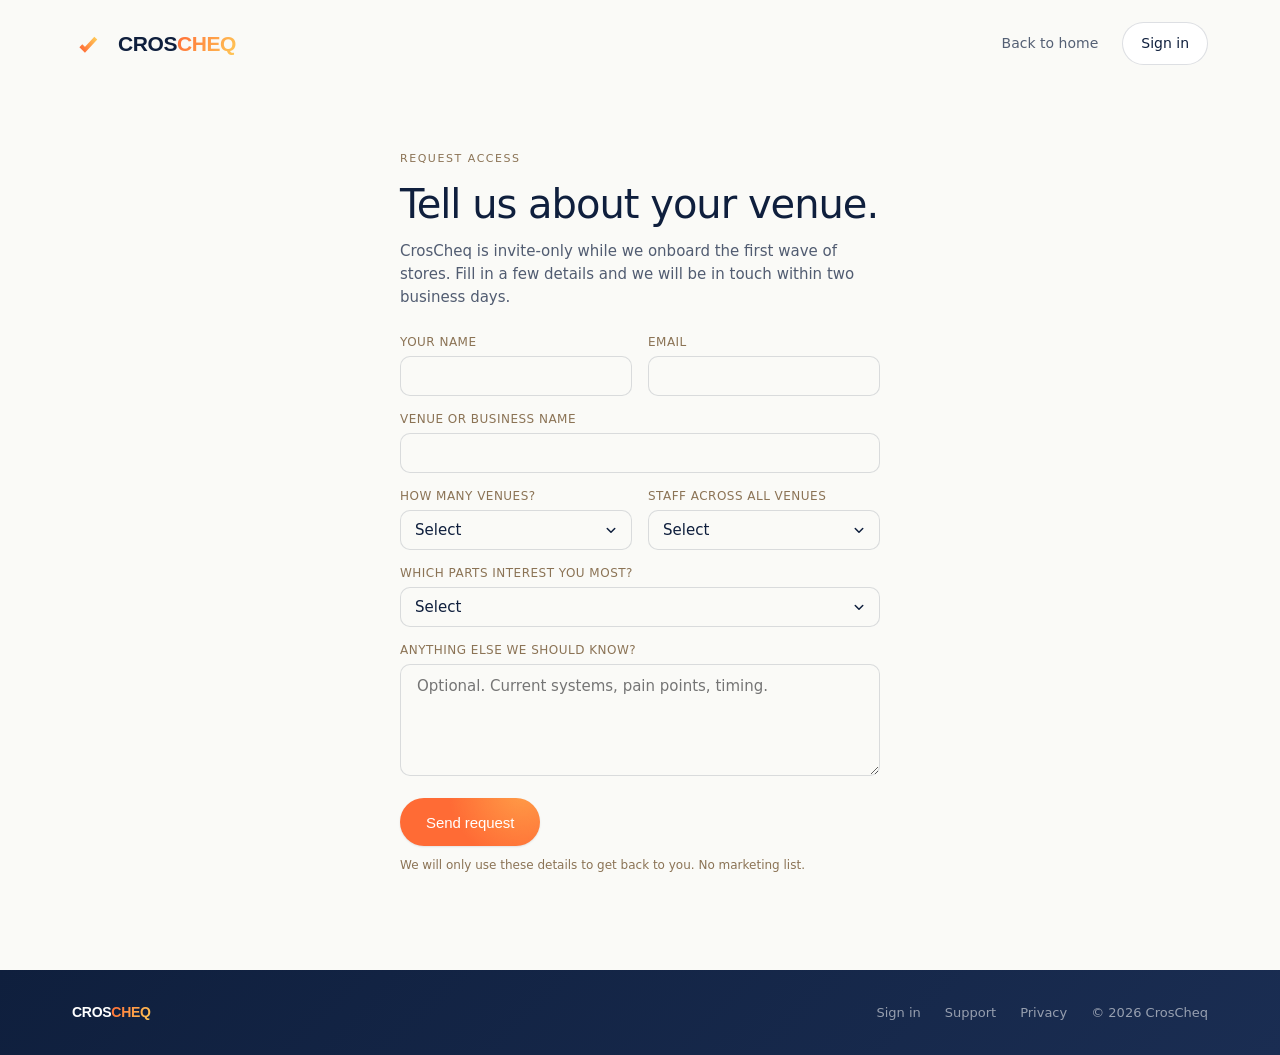
==== commit 5b403419: "Remove Request Access navy side panel, center the form Reverts the split-panel layout entirely -- ba" ====
--- a/apply.html
+++ b/apply.html
@@ -12,7 +12,7 @@
   <link rel="preconnect" href="https://api.fontshare.com" crossorigin />
   <link href="https://api.fontshare.com/v2/css?f[]=general-sans@400,500,600&display=swap" rel="stylesheet" />
   <link href="https://api.fontshare.com/v2/css?f[]=space-grotesk@700&display=swap" rel="stylesheet" />
-  <link rel="stylesheet" href="styles.css?v=17" />
+  <link rel="stylesheet" href="styles.css?v=18" />
 </head>
 <body>
   <header class="nav">
@@ -32,33 +32,6 @@
   </header>
 
   <main class="apply">
-    <div class="apply-card">
-      <div class="apply-panel">
-        <div class="apply-panel-inner">
-          <a class="apply-panel-brand" href="/">
-            <span class="brand-mark" aria-hidden="true">
-              <svg viewBox="0 0 100 100" width="24" height="24" fill="none">
-                <defs><linearGradient id="tick-panel" x1="26" y1="67" x2="70" y2="33" gradientUnits="userSpaceOnUse"><stop offset="0" stop-color="#FF6B35"/><stop offset="1" stop-color="#FFC857"/></linearGradient></defs>
-                <path d="M26 55 L38 67 L70 33" stroke="url(#tick-panel)" stroke-width="12" stroke-linecap="butt" stroke-linejoin="miter" stroke-miterlimit="12"/>
-              </svg>
-            </span>
-            <span class="brand-text"><span class="wm">CROS<span class="cheq">CHEQ</span></span></span>
-          </a>
-          <p class="apply-panel-headline">See your whole venue on one calm screen.</p>
-          <div class="apply-panel-stats">
-            <div class="apply-stat">
-              <div class="apply-stat-label">Wages &middot; week</div>
-              <div class="apply-stat-value">31.4%</div>
-              <div class="apply-stat-sub">Under 35% target</div>
-            </div>
-            <div class="apply-stat">
-              <div class="apply-stat-label">Today &middot; Sat 18 Jul</div>
-              <div class="apply-stat-value">$5,182</div>
-              <div class="apply-stat-sub">102% of forecast</div>
-            </div>
-          </div>
-        </div>
-      </div>
       <div class="apply-inner">
       <div class="apply-form-wrap">
       <div class="eyebrow">Request access</div>
@@ -144,7 +117,6 @@
       </form>
       </div>
       </div>
-    </div>
   </main>
 
   <footer class="footer">
--- a/styles.css
+++ b/styles.css
@@ -870,75 +870,10 @@
 
 /* ── Apply page ────────────────────────────────────────────────── */
 
-.apply-card {
+.apply-inner {
+  padding: 64px 32px 96px;
   display: flex;
-}
-
-.apply-panel {
-  position: relative;
-  flex: 0 0 42%;
-  overflow: hidden;
-  background: var(--navy);
-  color: var(--white);
-  padding: 40px 36px;
-  display: flex;
-  flex-direction: column;
   justify-content: center;
-}
-
-.apply-panel-inner { position: relative; z-index: 1; }
-
-.apply-panel-brand {
-  display: inline-flex;
-  align-items: center;
-  gap: 8px;
-  color: var(--white);
-  margin-bottom: 32px;
-}
-.apply-panel-brand .brand-mark { color: var(--orange); display: inline-flex; }
-.apply-panel-brand .brand-text { font-size: 15px; }
-
-.apply-panel-headline {
-  font-size: 22px;
-  font-weight: 500;
-  letter-spacing: -0.02em;
-  line-height: 1.3;
-  margin: 0 0 28px;
-}
-
-.apply-panel-stats { display: grid; gap: 12px; }
-
-.apply-stat {
-  background: rgba(255, 255, 255, 0.06);
-  border: 1px solid rgba(255, 255, 255, 0.1);
-  border-radius: 10px;
-  padding: 16px;
-}
-.apply-stat-label {
-  font-size: 10px;
-  letter-spacing: 0.08em;
-  text-transform: uppercase;
-  color: rgba(255, 255, 255, 0.55);
-  margin-bottom: 4px;
-}
-.apply-stat-value {
-  font-size: 22px;
-  font-weight: 600;
-  letter-spacing: -0.02em;
-}
-.apply-stat-sub {
-  font-size: 11px;
-  color: rgba(255, 255, 255, 0.55);
-  margin-top: 2px;
-}
-
-.apply-inner {
-  flex: 1;
-  min-width: 0;
-  background: var(--white);
-  padding: 48px;
-  display: flex;
-  align-items: center;
 }
 
 .apply-form-wrap {
@@ -1096,11 +1031,7 @@
   .more-grid { grid-template-columns: repeat(2, 1fr); }
   .built-for, .contact { padding: 64px 20px; }
   .footer-inner { padding: 24px 20px; flex-direction: column; align-items: flex-start; }
-  .apply-card { flex-direction: column; }
-  .apply-panel { padding: 28px 24px; }
-  .apply-panel-stats { grid-template-columns: 1fr 1fr; gap: 10px; }
-  .apply-panel-headline { font-size: 19px; margin-bottom: 20px; }
-  .apply-inner { padding: 32px 24px; }
+  .apply-inner { padding: 40px 24px 64px; }
   .form-row.two-col { grid-template-columns: 1fr; }
 }
 
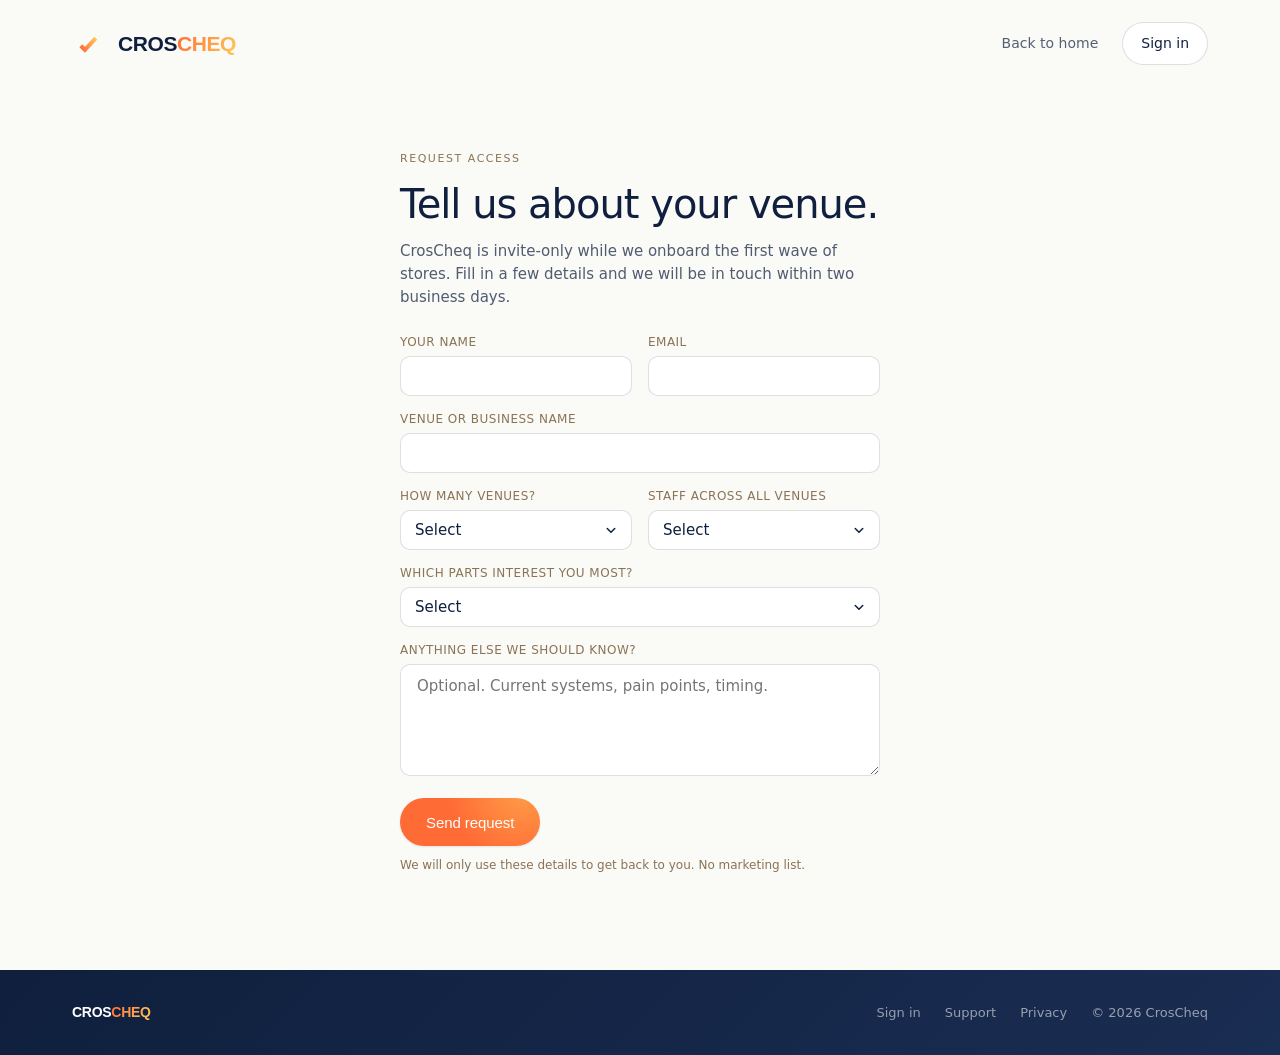
==== commit caece2b0: "Make form input boxes white instead of off-white They were nearly blending into the page background." ====
--- a/apply.html
+++ b/apply.html
@@ -12,7 +12,7 @@
   <link rel="preconnect" href="https://api.fontshare.com" crossorigin />
   <link href="https://api.fontshare.com/v2/css?f[]=general-sans@400,500,600&display=swap" rel="stylesheet" />
   <link href="https://api.fontshare.com/v2/css?f[]=space-grotesk@700&display=swap" rel="stylesheet" />
-  <link rel="stylesheet" href="styles.css?v=18" />
+  <link rel="stylesheet" href="styles.css?v=19" />
 </head>
 <body>
   <header class="nav">
--- a/styles.css
+++ b/styles.css
@@ -921,7 +921,7 @@
   font-size: 15px;
   font-weight: 400;
   color: var(--navy);
-  background: var(--off-white);
+  background: var(--white);
   border: 1px solid var(--line-strong);
   border-radius: 10px;
   outline: none;
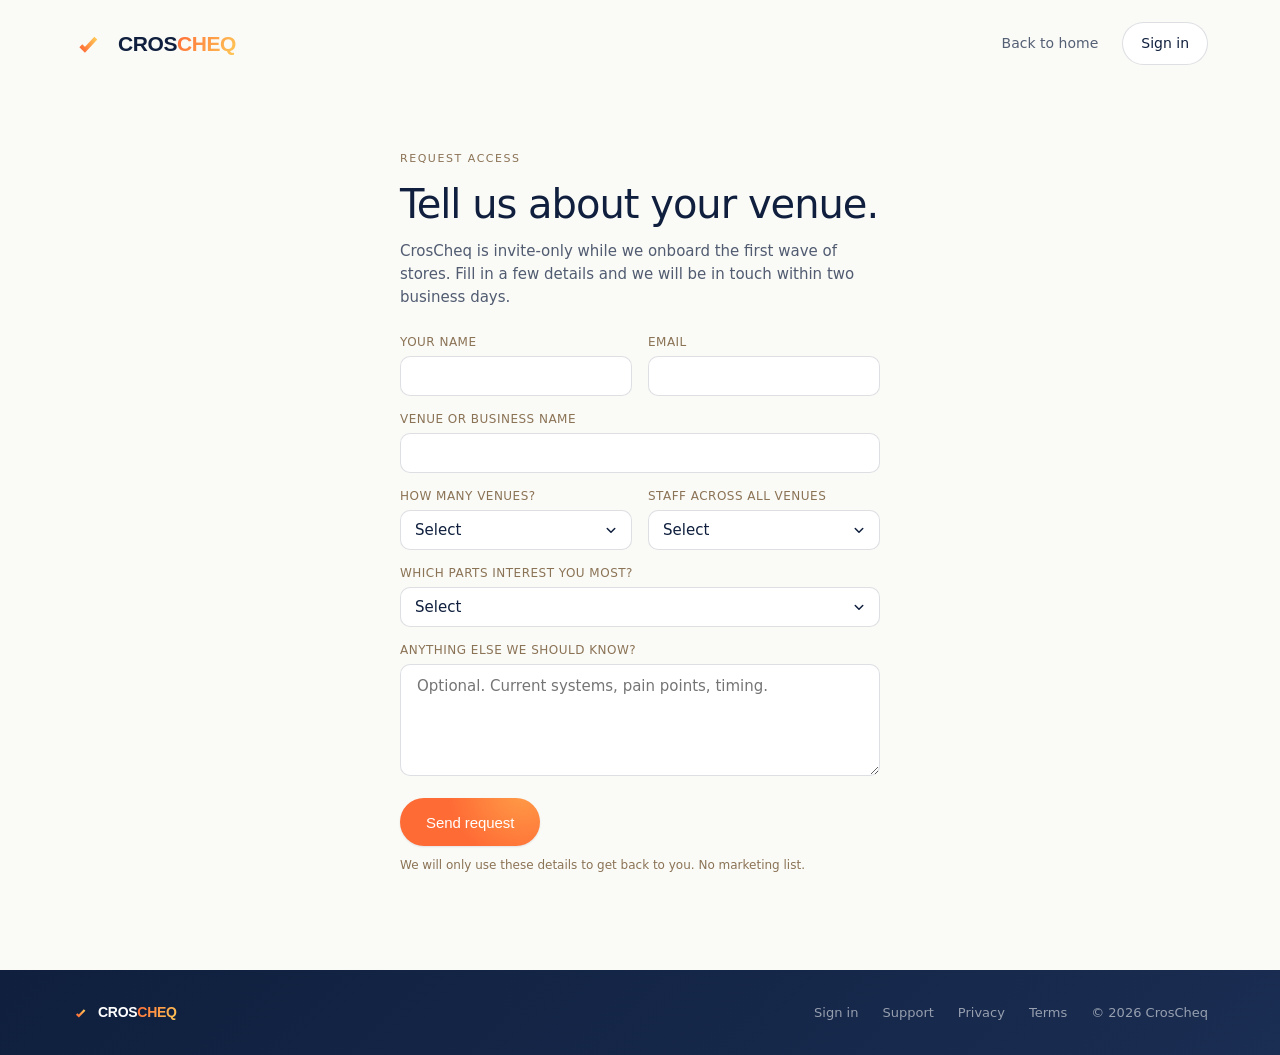
==== commit 136133b3: "Unify footer across all pages, fix undefined --navy-2 var bug - apply.html's footer was missing the " ====
--- a/apply.html
+++ b/apply.html
@@ -12,7 +12,7 @@
   <link rel="preconnect" href="https://api.fontshare.com" crossorigin />
   <link href="https://api.fontshare.com/v2/css?f[]=general-sans@400,500,600&display=swap" rel="stylesheet" />
   <link href="https://api.fontshare.com/v2/css?f[]=space-grotesk@700&display=swap" rel="stylesheet" />
-  <link rel="stylesheet" href="styles.css?v=19" />
+  <link rel="stylesheet" href="styles.css?v=20" />
 </head>
 <body>
   <header class="nav">
@@ -121,11 +121,18 @@
 
   <footer class="footer">
     <div class="footer-inner">
-      <div class="footer-brand"><span class="wm">CROS<span class="cheq">CHEQ</span></span></div>
+      <div class="footer-brand">
+        <svg viewBox="0 0 100 100" width="18" height="18" fill="none" aria-hidden="true">
+          <defs><linearGradient id="tick-g14" x1="26" y1="67" x2="70" y2="33" gradientUnits="userSpaceOnUse"><stop offset="0" stop-color="#FF6B35"/><stop offset="1" stop-color="#FFC857"/></linearGradient></defs>
+          <path d="M26 55 L38 67 L70 33" stroke="url(#tick-g14)" stroke-width="12" stroke-linecap="butt" stroke-linejoin="miter" stroke-miterlimit="12"/>
+        </svg>
+        <span class="wm">CROS<span class="cheq">CHEQ</span></span>
+      </div>
       <div class="footer-meta">
         <a href="https://app.croscheq.com">Sign in</a>
         <a href="support.html">Support</a>
         <a href="privacy.html">Privacy</a>
+        <a href="terms.html">Terms</a>
         <span>&copy; <span id="year">2026</span> CrosCheq</span>
       </div>
     </div>
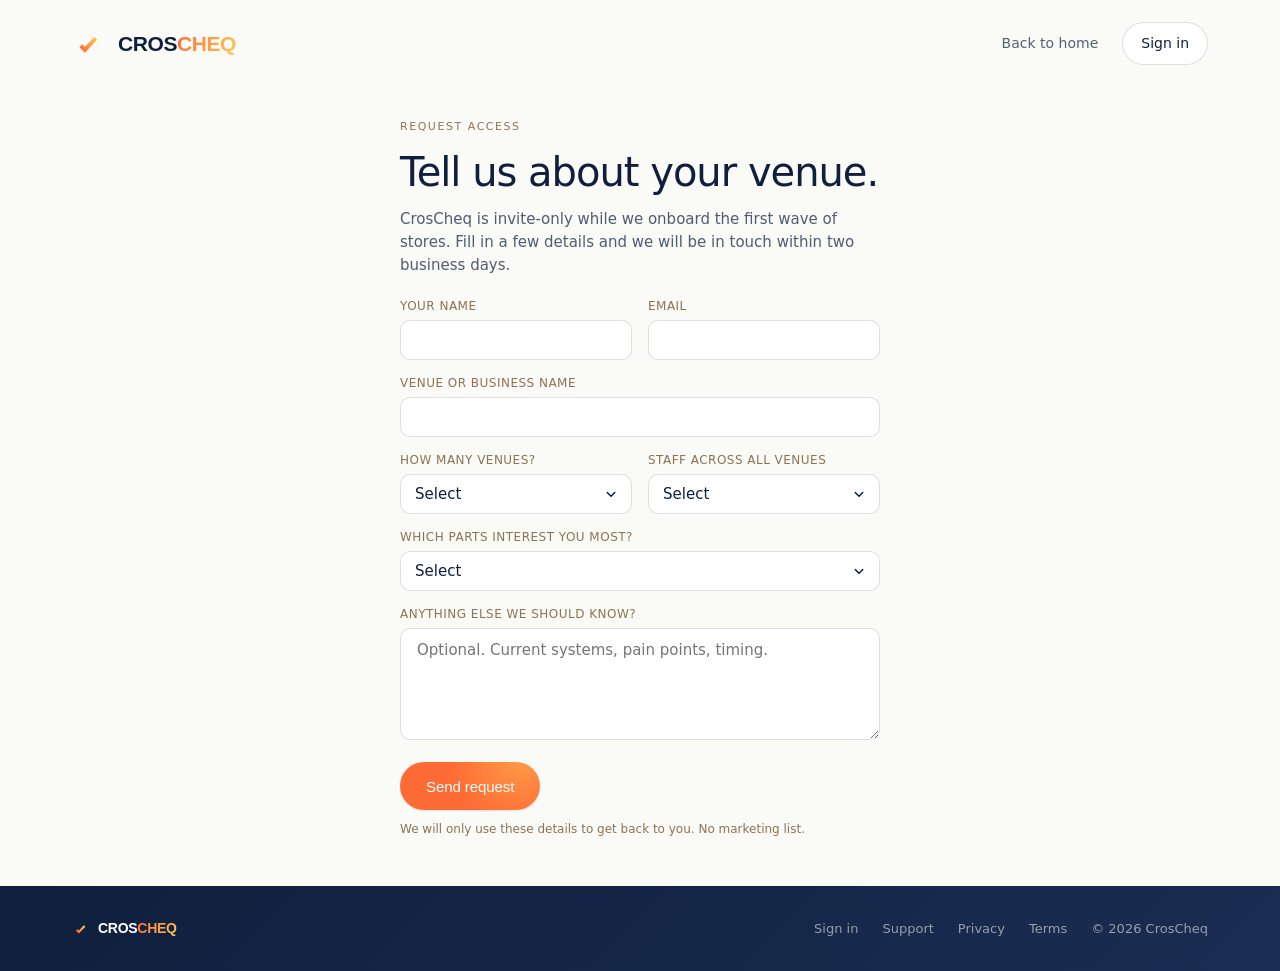
==== commit 7006ec28: "Tighten Request Access page vertical spacing further apply-inner padding 64px/96px -> 32px/48px (24p" ====
--- a/apply.html
+++ b/apply.html
@@ -12,7 +12,7 @@
   <link rel="preconnect" href="https://api.fontshare.com" crossorigin />
   <link href="https://api.fontshare.com/v2/css?f[]=general-sans@400,500,600&display=swap" rel="stylesheet" />
   <link href="https://api.fontshare.com/v2/css?f[]=space-grotesk@700&display=swap" rel="stylesheet" />
-  <link rel="stylesheet" href="styles.css?v=20" />
+  <link rel="stylesheet" href="styles.css?v=21" />
 </head>
 <body>
   <header class="nav">
--- a/styles.css
+++ b/styles.css
@@ -871,7 +871,7 @@
 /* ── Apply page ────────────────────────────────────────────────── */
 
 .apply-inner {
-  padding: 64px 32px 96px;
+  padding: 32px 32px 48px;
   display: flex;
   justify-content: center;
 }
@@ -893,7 +893,7 @@
   font-size: 15px;
   line-height: 1.55;
   color: rgba(15, 31, 61, 0.72);
-  margin: 0 0 24px;
+  margin: 0 0 20px;
 }
 
 .apply-form { display: grid; gap: 14px; }
@@ -1031,7 +1031,7 @@
   .more-grid { grid-template-columns: repeat(2, 1fr); }
   .built-for, .contact { padding: 64px 20px; }
   .footer-inner { padding: 24px 20px; flex-direction: column; align-items: flex-start; }
-  .apply-inner { padding: 40px 24px 64px; }
+  .apply-inner { padding: 24px 24px 40px; }
   .form-row.two-col { grid-template-columns: 1fr; }
 }
 
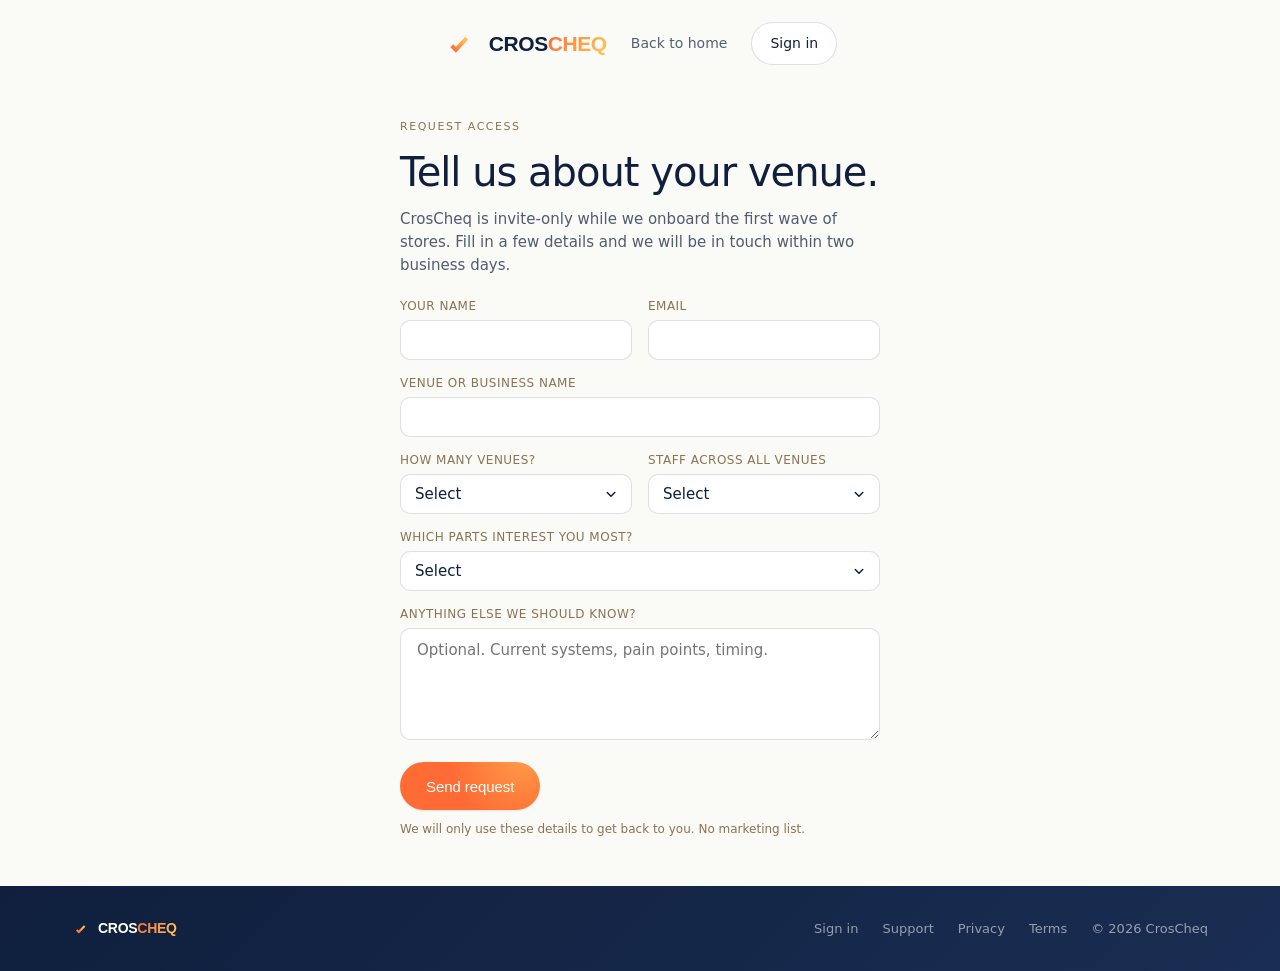
==== commit 82112eee: "Bump styles.css cache-bust version to v22 The sticky-footer fix landed in styles.css but browsers/CD" ====
--- a/apply.html
+++ b/apply.html
@@ -12,7 +12,7 @@
   <link rel="preconnect" href="https://api.fontshare.com" crossorigin />
   <link href="https://api.fontshare.com/v2/css?f[]=general-sans@400,500,600&display=swap" rel="stylesheet" />
   <link href="https://api.fontshare.com/v2/css?f[]=space-grotesk@700&display=swap" rel="stylesheet" />
-  <link rel="stylesheet" href="styles.css?v=21" />
+  <link rel="stylesheet" href="styles.css?v=22" />
 </head>
 <body>
   <header class="nav">
--- a/styles.css
+++ b/styles.css
@@ -38,6 +38,13 @@
   -webkit-font-smoothing: antialiased;
   -moz-osx-font-smoothing: grayscale;
 }
+
+/* Sticky footer — on short pages (e.g. the request-access form) on a
+   tall/wide viewport, main would otherwise collapse to its content
+   height and leave the footer floating partway down instead of
+   pinned to the bottom. */
+body { display: flex; flex-direction: column; min-height: 100vh; }
+body > main { flex: 1 0 auto; }
 
 a { color: inherit; text-decoration: none; }
 
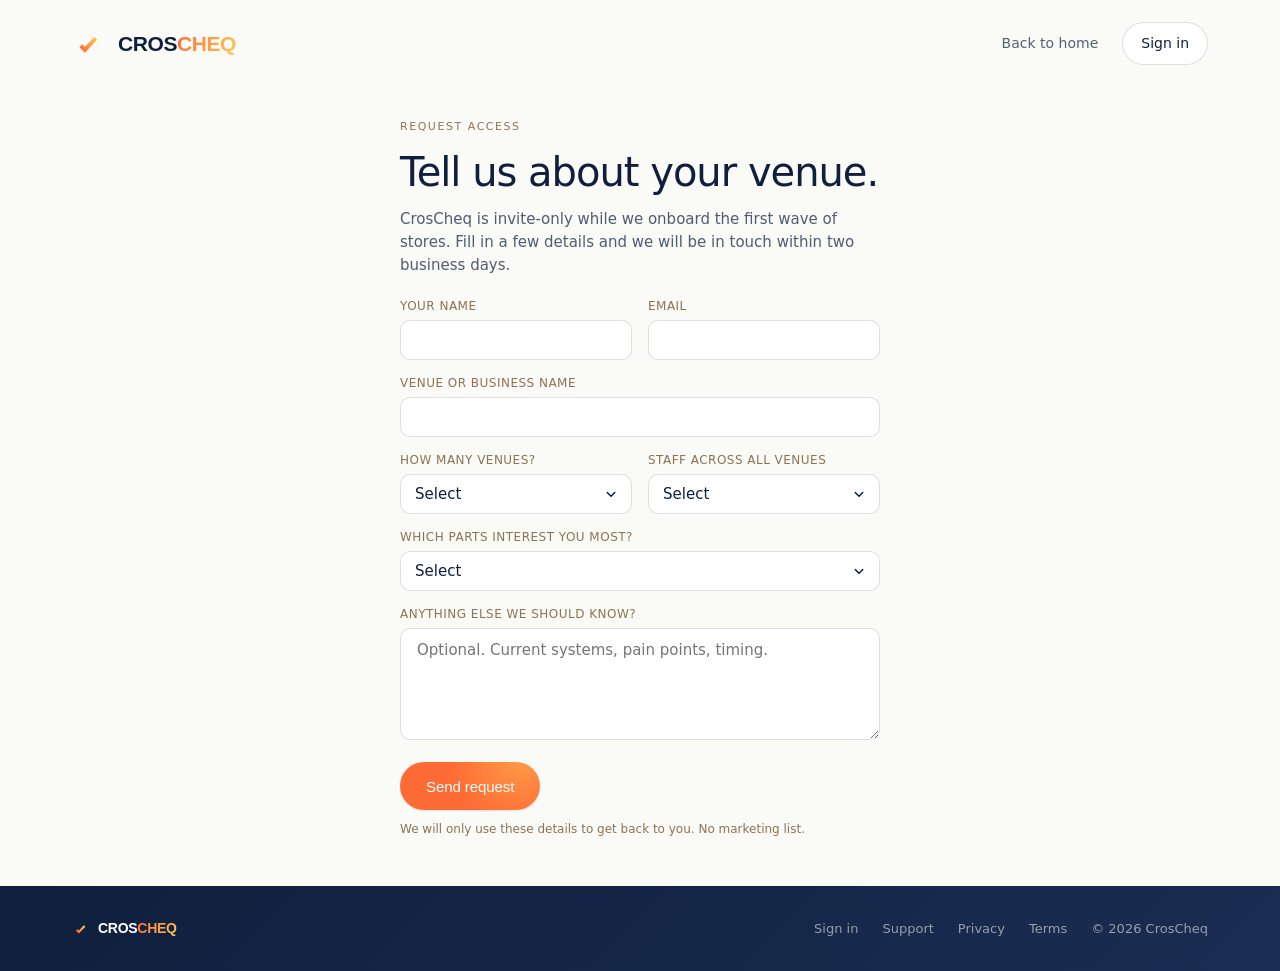
==== commit caa08f64: "Bump styles.css cache-bust version to v23 Co-Authored-By: Claude Sonnet 5 <noreply@anthropic.com>" ====
--- a/apply.html
+++ b/apply.html
@@ -12,7 +12,7 @@
   <link rel="preconnect" href="https://api.fontshare.com" crossorigin />
   <link href="https://api.fontshare.com/v2/css?f[]=general-sans@400,500,600&display=swap" rel="stylesheet" />
   <link href="https://api.fontshare.com/v2/css?f[]=space-grotesk@700&display=swap" rel="stylesheet" />
-  <link rel="stylesheet" href="styles.css?v=22" />
+  <link rel="stylesheet" href="styles.css?v=23" />
 </head>
 <body>
   <header class="nav">
--- a/styles.css
+++ b/styles.css
@@ -42,8 +42,15 @@
 /* Sticky footer — on short pages (e.g. the request-access form) on a
    tall/wide viewport, main would otherwise collapse to its content
    height and leave the footer floating partway down instead of
-   pinned to the bottom. */
+   pinned to the bottom.
+   body > * gets an explicit width:100% because flex items with
+   auto cross-axis margins (e.g. header.nav's margin:0 auto) don't
+   stretch to fill by default — they shrink to content width instead,
+   which broke the nav/footer's max-width-and-centre layout. Forcing
+   width:100% here restores the plain-block behaviour those children
+   already relied on before body became a flex container. */
 body { display: flex; flex-direction: column; min-height: 100vh; }
+body > * { width: 100%; }
 body > main { flex: 1 0 auto; }
 
 a { color: inherit; text-decoration: none; }
